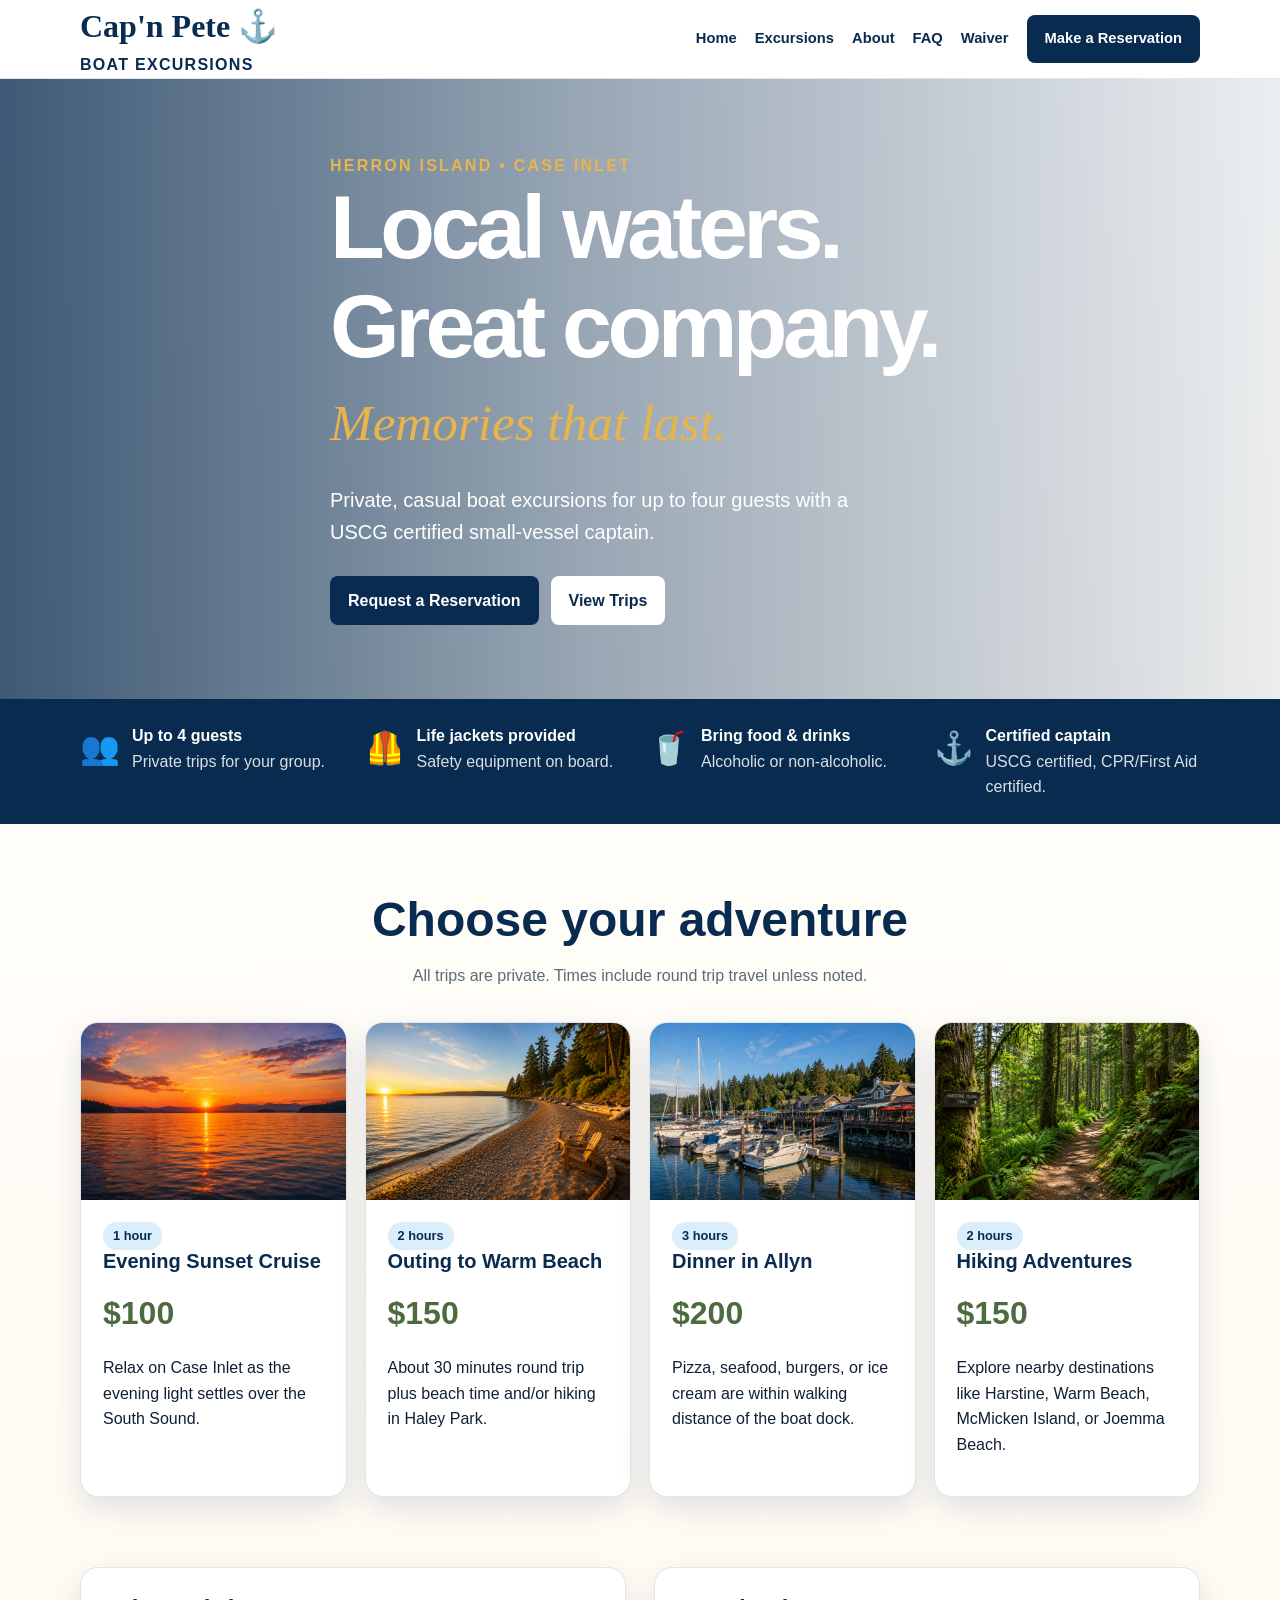
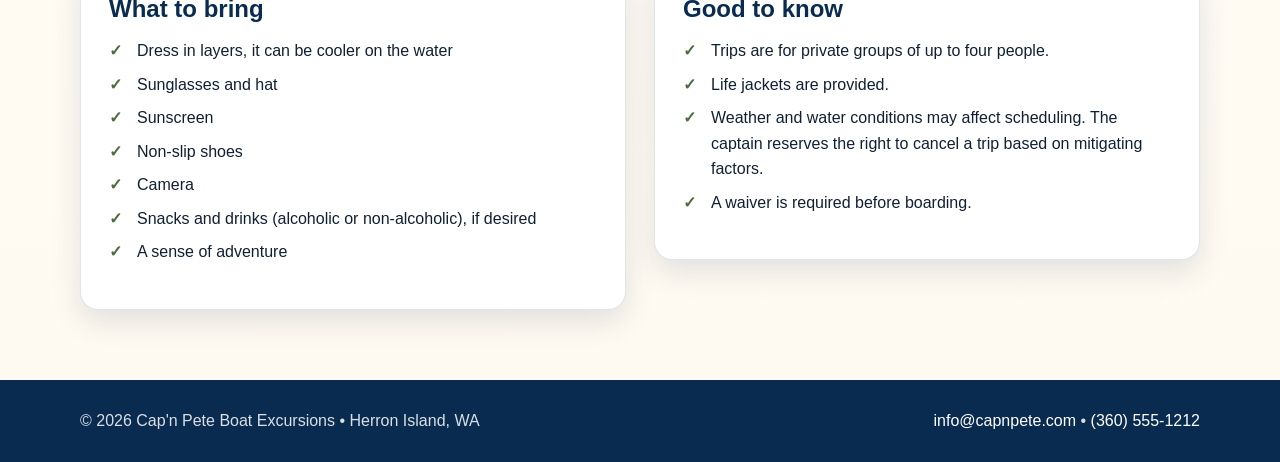
==== index.html @ d1544756 "Add files via upload" ====
<!doctype html>
<html lang="en">
<head>
  <meta charset="utf-8">
  <meta name="viewport" content="width=device-width, initial-scale=1">
  <title>Cap'n Pete Boat Excursions | Herron Island, Case Inlet</title>
  <meta name="description" content="Private boat excursions from Herron Island in Case Inlet, Puget Sound. Sunset cruises, Warm Beach outings, dinner in Allyn, and hiking adventures.">
  <link rel="stylesheet" href="styles.css">
  <link rel="icon" href="images/favicon.png">
</head>
<body>
<header class="site-header">
  <div class="container nav">
    <a class="logo" href="index.html"><span>Cap'n Pete ⚓</span>Boat Excursions</a>
    <nav class="nav-links" aria-label="Main navigation">
      <a href="index.html">Home</a><a href="excursions.html">Excursions</a><a href="about.html">About</a><a href="faq.html">FAQ</a><a href="waiver.html">Waiver</a><a href="contact.html" class="button">Make a Reservation</a>
    </nav>
  </div>
</header>
<main>
  <section class="hero">
    <div class="container hero-card">
      <div class="eyebrow">Herron Island • Case Inlet</div>
      <h1>Local waters. Great company.</h1>
      <div class="script">Memories that last.</div>
      <p>Private, casual boat excursions for up to four guests with a USCG certified small-vessel captain.</p>
      <div class="hero-actions"><a class="button" href="contact.html">Request a Reservation</a><a class="button light" href="excursions.html">View Trips</a></div>
    </div>
  </section>
  <section class="band">
    <div class="container feature-grid">
      <div class="feature"><div class="icon">👥</div><div><strong>Up to 4 guests</strong><p>Private trips for your group.</p></div></div>
      <div class="feature"><div class="icon">🦺</div><div><strong>Life jackets provided</strong><p>Safety equipment on board.</p></div></div>
      <div class="feature"><div class="icon">🥤</div><div><strong>Bring food & drinks</strong><p>Alcoholic or non-alcoholic.</p></div></div>
      <div class="feature"><div class="icon">⚓</div><div><strong>Certified captain</strong><p>USCG certified, CPR/First Aid certified.</p></div></div>
    </div>
  </section>
  <section class="section">
    <div class="container">
      <div class="section-title"><h2>Choose your adventure</h2><p>All trips are private. Times include round trip travel unless noted.</p></div>
      <div class="cards">
        <article class="card"><img src="images/sunset.png" alt="Sunset on the Puget Sound">
          <div class="card-body"><span class="badge">1 hour</span><h3>Evening Sunset Cruise</h3>
            <div class="price">$100</div><p>Relax on Case Inlet as the evening light settles over the South Sound.</p></div></article>
        <article class="card"><img src="images/warm-beach.png" alt="Warm Beach">
          <div class="card-body"><span class="badge">2 hours</span><h3>Outing to Warm Beach</h3>
            <div class="price">$150</div><p>About 30 minutes round trip plus beach time and/or hiking in Haley Park.</p></div></article>
        <article class="card"><img src="images/allyn.png" alt="Marina in Allyn">
          <div class="card-body"><span class="badge">3 hours</span><h3>Dinner in Allyn</h3>
            <div class="price">$200</div><p>Pizza, seafood, burgers, or ice cream are within walking distance of the boat dock.</p></div></article>
        <article class="card"><img src="images/hike.png" alt="Hiking trail on Harstine Island">
          <div class="card-body"><span class="badge">2 hours</span><h3>Hiking Adventures</h3>
            <div class="price">$150</div><p>Explore nearby destinations like Harstine, Warm Beach, McMicken Island, or Joemma Beach.</p></div></article>
      </div>
    </div>
  </section>
  <section class="section" style="padding-top:0">
    <div class="container two-col">
      <div class="panel"><h2>What to bring</h2>
        <ul class="check">
          <li>Dress in layers, it can be cooler on the water</li>
          <li>Sunglasses and hat</li><li>Sunscreen</li>
          <li>Non-slip shoes</li><li>Camera</li>
          <li>Snacks and drinks (alcoholic or non-alcoholic), if desired</li>
          <li>A sense of adventure</li></ul></div>
      <div class="panel"><h2>Good to know</h2>
        <ul class="check"><li>Trips are for private groups of up to four people.</li>
          <li>Life jackets are provided.</li>
          <li>Weather and water conditions may affect scheduling. The captain reserves the right to
            cancel a trip based on mitigating factors.
          </li>
          <li>A waiver is required before boarding.</li></ul></div>
    </div>
  </section>
</main>
<footer class="footer"><div class="container footer-inner"><div>© 2026 Cap'n Pete Boat Excursions • Herron Island, WA</div><div><a href="mailto:info@capnpete.com">info@capnpete.com</a> • <a href="tel:13605551212">(360) 555-1212</a></div></div></footer>
</body>
</html>
---- styles.css ----
:root {
  --navy: #082b4f;
  --blue: #145c8f;
  --sky: #dbeefb;
  --cream: #fffaf0;
  --sand: #f3eadc;
  --green: #4d6b3f;
  --gold: #e7b54b;
  --ink: #102033;
  --muted: #5d6b78;
  --white: #ffffff;
  --shadow: 0 12px 30px rgba(8, 43, 79, 0.12);
  --radius: 18px;
}

* { box-sizing: border-box; }
html { scroll-behavior: smooth; }
body {
  margin: 0;
  font-family: Arial, Helvetica, sans-serif;
  color: var(--ink);
  background: linear-gradient(180deg, #fff 0%, var(--cream) 100%);
  line-height: 1.6;
}
img { max-width: 100%; display: block; }
a { color: var(--blue); text-decoration: none; }
a:hover { text-decoration: underline; }
.container { width: min(1120px, calc(100% - 32px)); margin: 0 auto; }

.site-header {
  position: sticky;
  top: 0;
  z-index: 10;
  background: rgba(255,255,255,.95);
  backdrop-filter: blur(10px);
  border-bottom: 1px solid rgba(8,43,79,.12);
}
.nav {
  min-height: 78px;
  display: flex;
  justify-content: space-between;
  align-items: center;
  gap: 24px;
}
.logo { color: var(--navy); font-weight: 800; letter-spacing: .08em; text-transform: uppercase; }
.logo span { display: block; font-family: Georgia, serif; font-size: 2rem; letter-spacing: 0; text-transform: none; }
.nav-links { display: flex; gap: 18px; align-items: center; flex-wrap: wrap; justify-content: flex-end; }
.nav-links a { color: var(--navy); font-weight: 700; font-size: .92rem; }
.button, button {
  display: inline-block;
  background: var(--navy);
  color: var(--white) !important;
  border: 0;
  padding: 12px 18px;
  border-radius: 8px;
  font-weight: 800;
  cursor: pointer;
  text-decoration: none !important;
}
.button.secondary { background: var(--green); }
.button.light { background: var(--white); color: var(--navy) !important; }

.hero {
  min-height: 620px;
  display: flex;
  align-items: center;
  background-image: linear-gradient(90deg, rgba(8,43,79,.78) 0%, rgba(8,43,79,.42) 45%, rgba(8,43,79,.08) 100%), url('images/hero-boat.png');
  background-size: cover;
  background-position: center;
  color: white;
}
.hero-card { max-width: 620px; padding: 72px 0; }
.eyebrow { color: var(--gold); text-transform: uppercase; font-weight: 900; letter-spacing: .14em; }
h1, h2, h3 { line-height: 1.1; color: var(--navy); margin: 0 0 16px; }
.hero h1 { color: white; font-size: clamp(3rem, 7vw, 6.4rem); letter-spacing: -0.05em; }
.hero .script { color: var(--gold); font-family: Georgia, serif; font-style: italic; font-size: clamp(2rem, 4vw, 3.2rem); margin-top: -10px; }
.hero p { font-size: 1.25rem; max-width: 520px; }
.hero-actions { display: flex; gap: 12px; flex-wrap: wrap; margin-top: 28px; }

.band { background: var(--navy); color: white; padding: 24px 0; }
.feature-grid { display: grid; grid-template-columns: repeat(4, 1fr); gap: 18px; }
.feature { display: flex; gap: 12px; align-items: flex-start; }
.icon { font-size: 2rem; }
.feature strong { display: block; }
.feature p { margin: 0; color: rgba(255,255,255,.85); }

.section { padding: 70px 0; }
.section-title { text-align: center; margin-bottom: 34px; }
.section-title h2 { font-size: clamp(2rem, 4vw, 3rem); }
.section-title p { color: var(--muted); margin: 0 auto; max-width: 720px; }

.cards { display: grid; grid-template-columns: repeat(4, 1fr); gap: 18px; }
.card {
  background: white;
  border: 1px solid rgba(8,43,79,.12);
  border-radius: var(--radius);
  box-shadow: var(--shadow);
  overflow: hidden;
}
.card-body { padding: 22px; }
.card h3 { font-size: 1.25rem; }
.price { font-size: 2rem; font-weight: 900; color: var(--green); margin: 6px 0; }
.small { color: var(--muted); font-size: .95rem; }
.badge { display: inline-block; padding: 4px 10px; border-radius: 999px; background: var(--sky); color: var(--navy); font-weight: 800; font-size: .8rem; }

.two-col { display: grid; grid-template-columns: 1fr 1fr; gap: 28px; align-items: start; }
.panel { background: white; border: 1px solid rgba(8,43,79,.12); border-radius: var(--radius); padding: 28px; box-shadow: var(--shadow); }
ul.check { padding: 0; list-style: none; }
ul.check li { margin: 8px 0; padding-left: 28px; position: relative; }
ul.check li::before { content: '✓'; position: absolute; left: 0; color: var(--green); font-weight: 900; }

.page-hero { background: linear-gradient(135deg, var(--navy), var(--blue)); color: white; padding: 82px 0; }
.page-hero h1 { color: white; font-size: clamp(2.5rem, 5vw, 4rem); }
.page-hero p { max-width: 760px; font-size: 1.2rem; }

.excursion-detail { display: grid; grid-template-columns: 280px 1fr; gap: 28px; padding: 28px 0; border-bottom: 1px solid rgba(8,43,79,.15); }
.excursion-detail:last-child { border-bottom: 0; }
.meta { background: var(--sand); border-radius: var(--radius); padding: 20px; }
.meta strong { display: block; color: var(--navy); }

form { display: grid; gap: 14px; }
label { font-weight: 800; color: var(--navy); }
input, textarea, select {
  width: 100%; padding: 12px; border-radius: 8px; border: 1px solid rgba(8,43,79,.25); font: inherit;
}
textarea { min-height: 130px; }
.notice { background: var(--sky); border-left: 6px solid var(--blue); padding: 16px; border-radius: 10px; }
.waiver-box { background: #fff; border: 2px solid var(--navy); padding: 28px; border-radius: 12px; }
.signature-grid { display: grid; grid-template-columns: repeat(2, 1fr); gap: 18px; margin-top: 24px; }
.signature-line { border-bottom: 1px solid var(--ink); height: 40px; }

.footer { background: var(--navy); color: rgba(255,255,255,.85); padding: 28px 0; }
.footer a { color: white; }
.footer-inner { display: flex; justify-content: space-between; gap: 18px; flex-wrap: wrap; }

@media (max-width: 900px) {
  .feature-grid, .cards, .two-col { grid-template-columns: 1fr 1fr; }
  .excursion-detail { grid-template-columns: 1fr; }
  .hero { min-height: 560px; background-position: center; }
}
@media (max-width: 640px) {
  .nav { align-items: flex-start; flex-direction: column; padding: 16px 0; }
  .nav-links { justify-content: flex-start; gap: 12px; }
  .feature-grid, .cards, .two-col, .signature-grid { grid-template-columns: 1fr; }
  .hero h1 { font-size: 3.3rem; }
  .hero { min-height: 540px; }
}

@media print {
  .site-header, .footer, .no-print { display: none !important; }
  body { background: white; color: black; }
  .waiver-box { border: 1px solid black; box-shadow: none; }
}
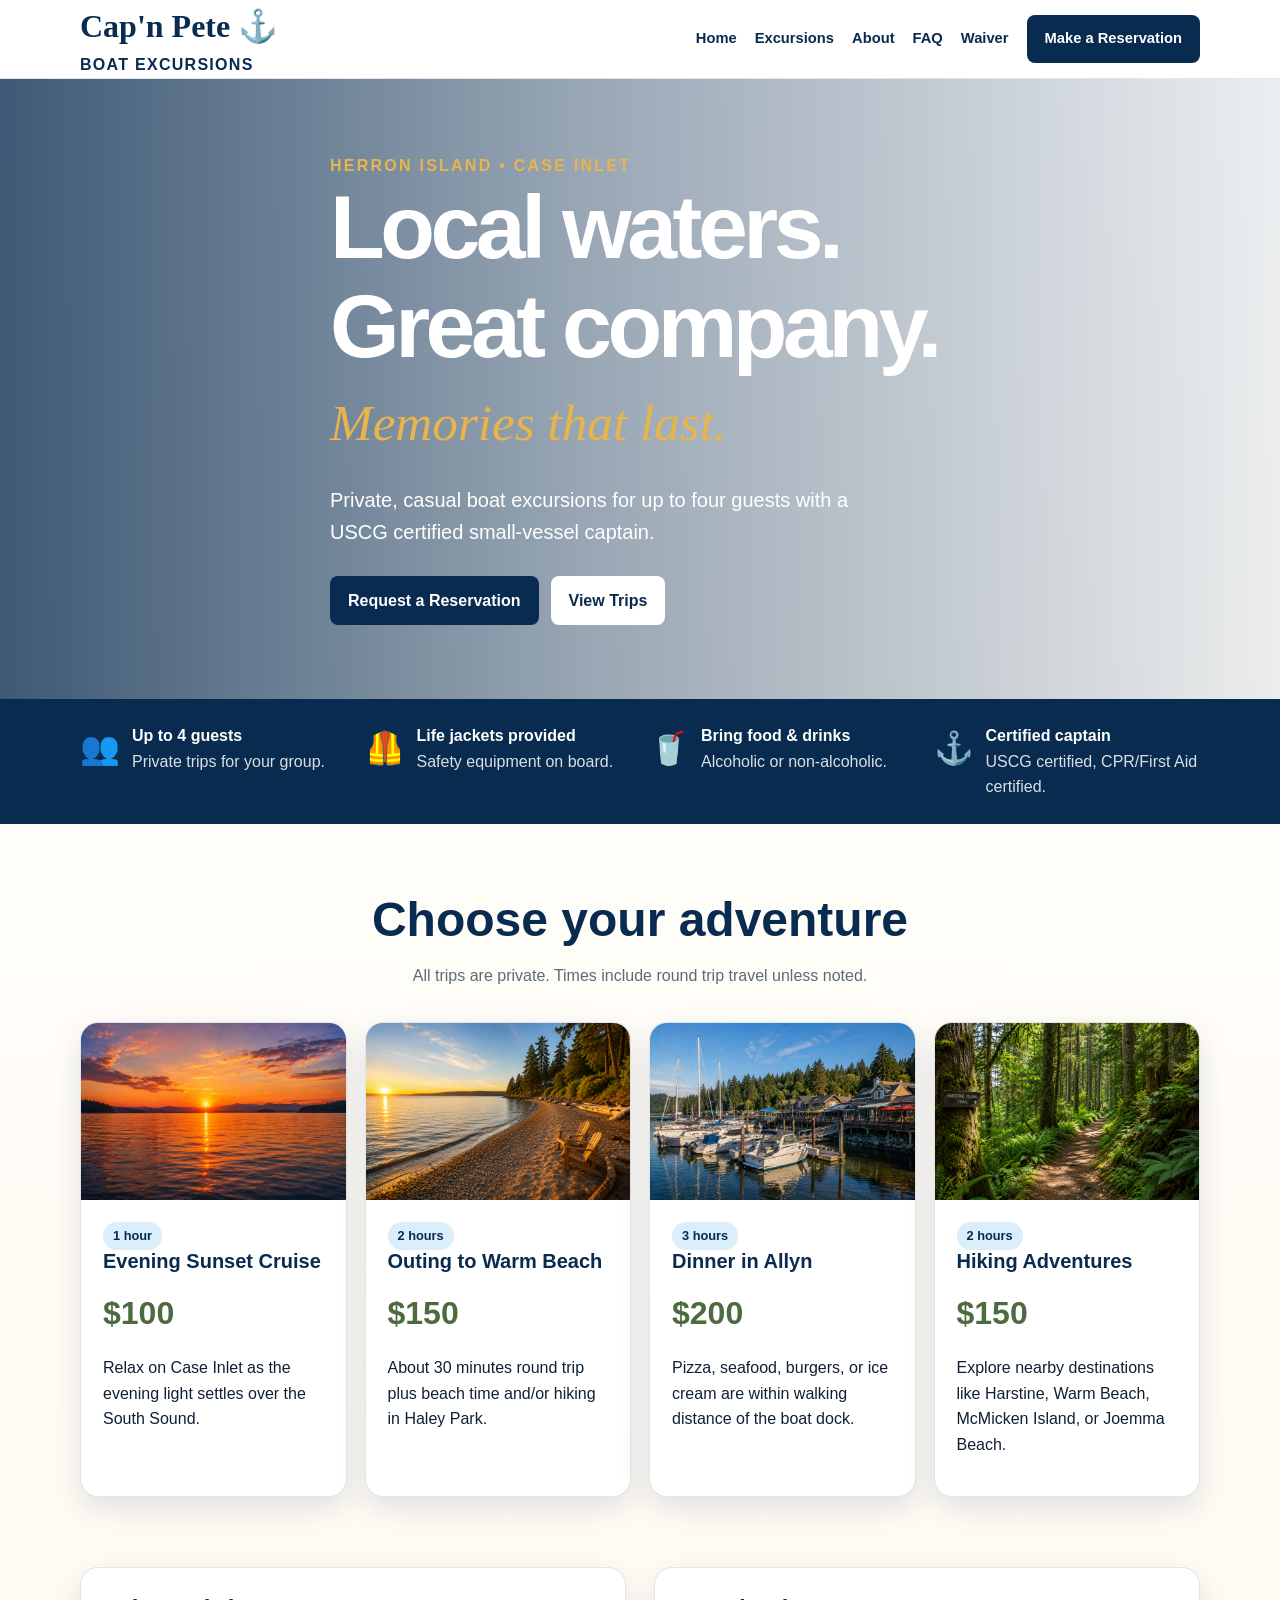
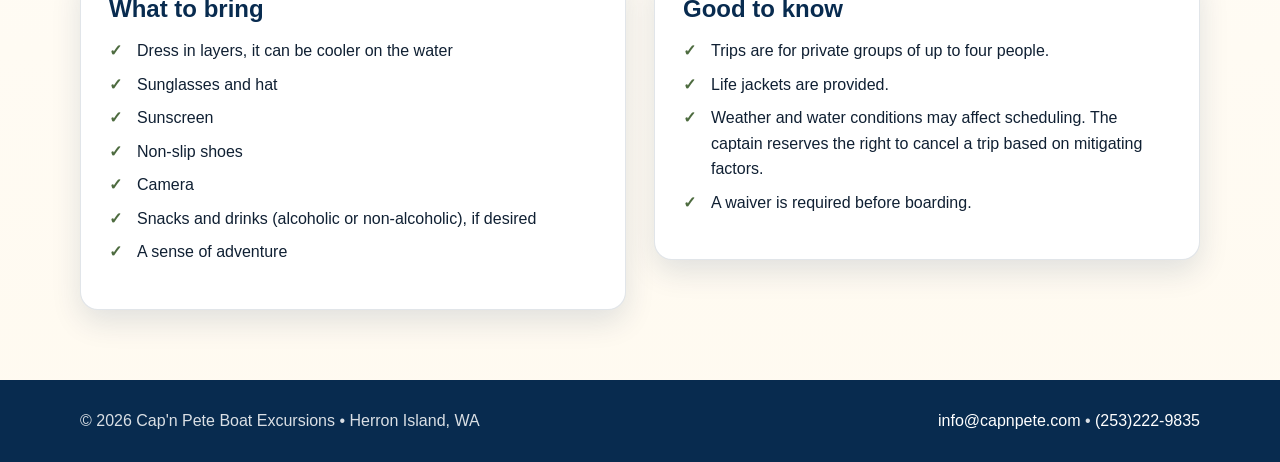
==== commit 701d1c4f: "Update phone and form" ====
--- a/index.html
+++ b/index.html
@@ -73,6 +73,6 @@
     </div>
   </section>
 </main>
-<footer class="footer"><div class="container footer-inner"><div>© 2026 Cap'n Pete Boat Excursions • Herron Island, WA</div><div><a href="mailto:info@capnpete.com">info@capnpete.com</a> • <a href="tel:13605551212">(360) 555-1212</a></div></div></footer>
+<footer class="footer"><div class="container footer-inner"><div>© 2026 Cap'n Pete Boat Excursions • Herron Island, WA</div><div><a href="mailto:info@capnpete.com">info@capnpete.com</a> • <a href="tel:12532229835">(253)222-9835</a></div></div></footer>
 </body>
 </html>
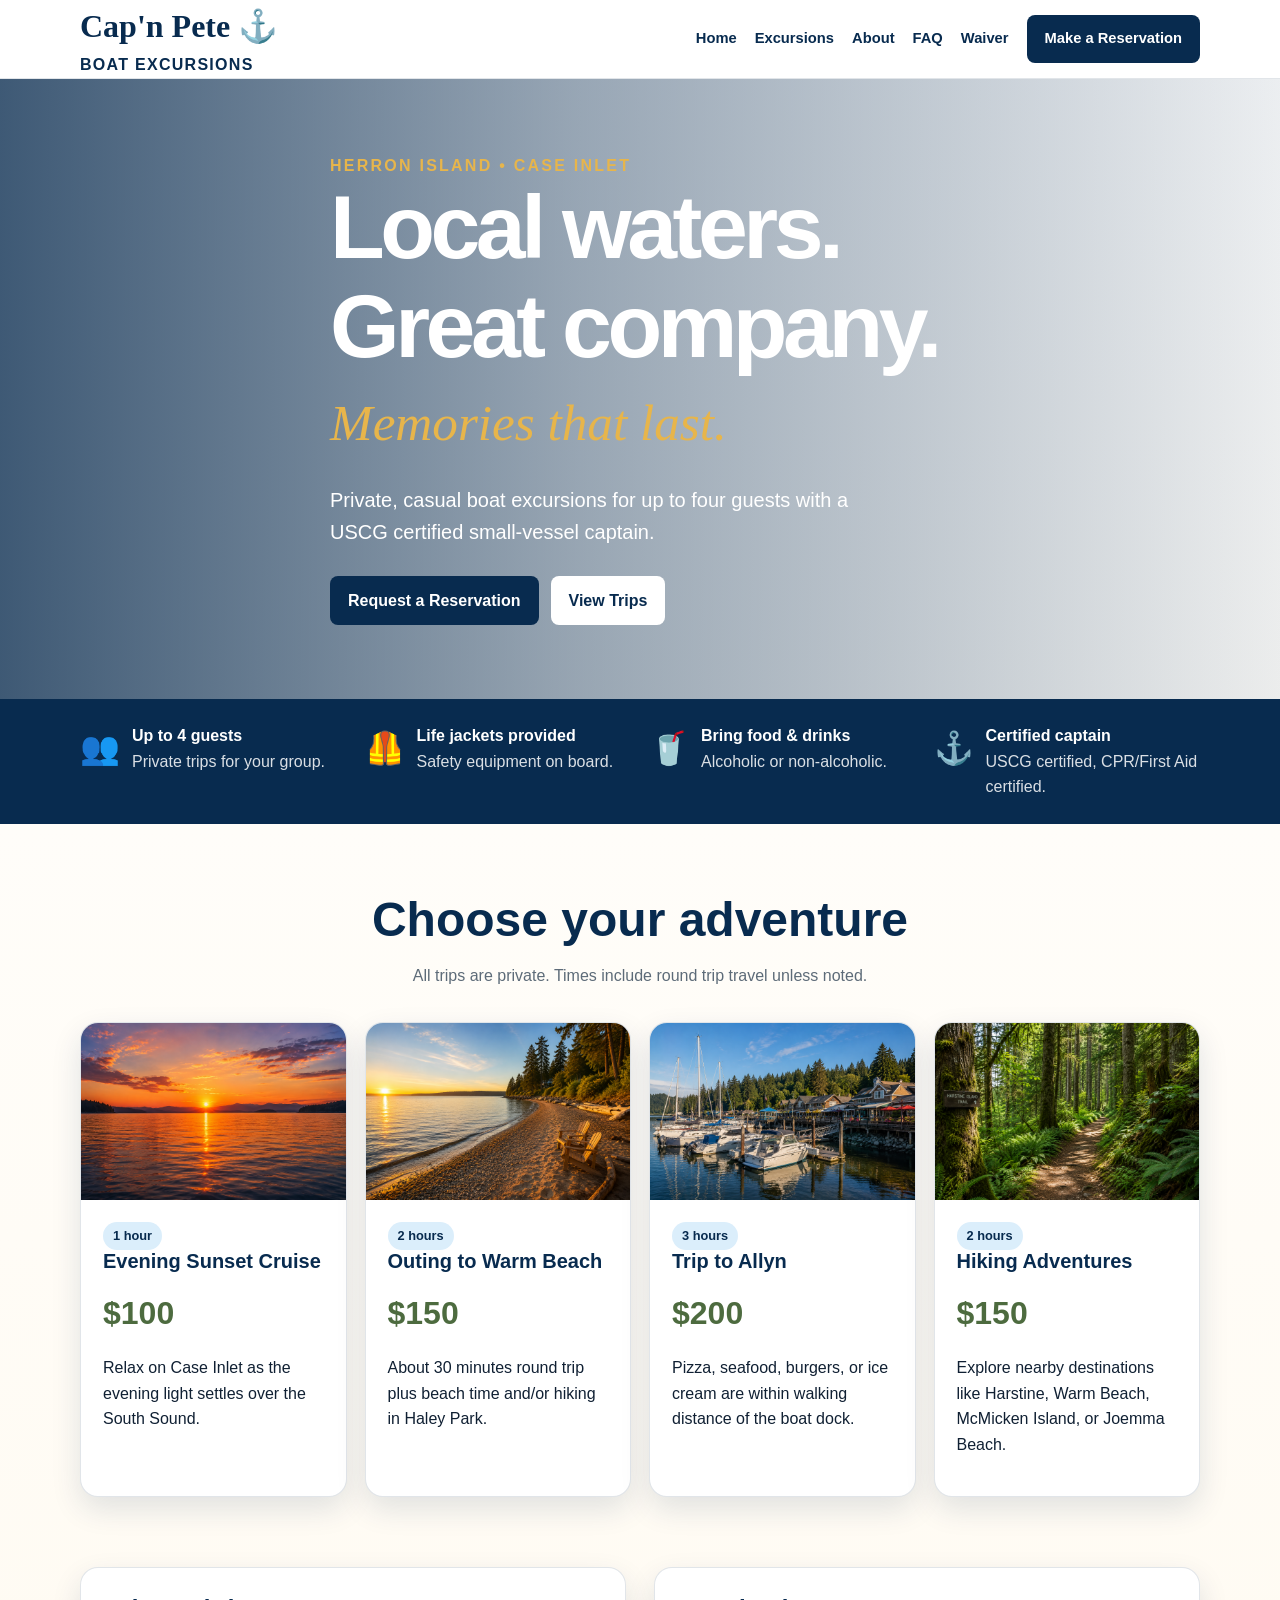
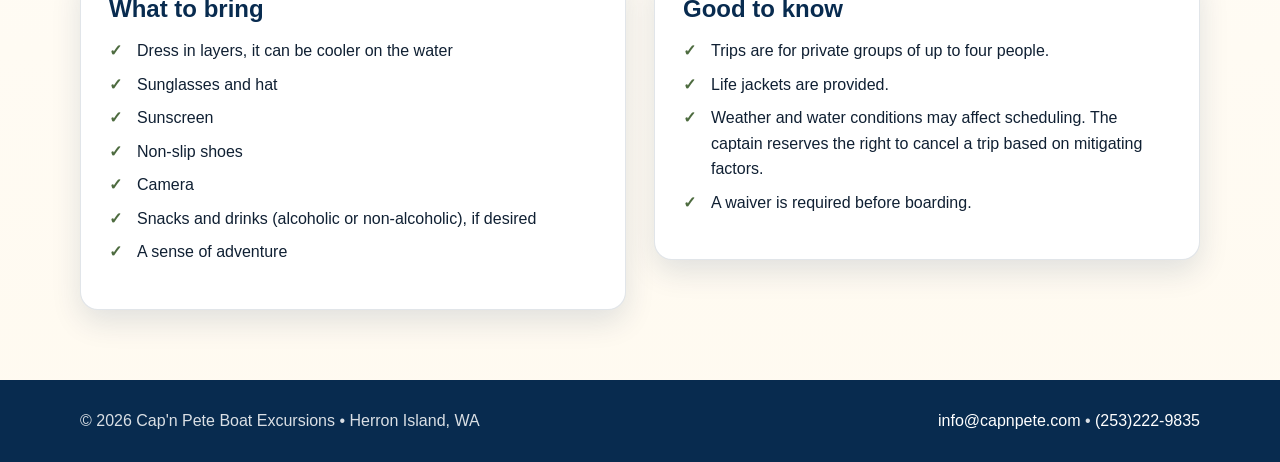
==== commit 914cddc8: "Add files via upload" ====
--- a/index.html
+++ b/index.html
@@ -46,7 +46,7 @@
           <div class="card-body"><span class="badge">2 hours</span><h3>Outing to Warm Beach</h3>
             <div class="price">$150</div><p>About 30 minutes round trip plus beach time and/or hiking in Haley Park.</p></div></article>
         <article class="card"><img src="images/allyn.png" alt="Marina in Allyn">
-          <div class="card-body"><span class="badge">3 hours</span><h3>Dinner in Allyn</h3>
+          <div class="card-body"><span class="badge">3 hours</span><h3>Trip to Allyn</h3>
             <div class="price">$200</div><p>Pizza, seafood, burgers, or ice cream are within walking distance of the boat dock.</p></div></article>
         <article class="card"><img src="images/hike.png" alt="Hiking trail on Harstine Island">
           <div class="card-body"><span class="badge">2 hours</span><h3>Hiking Adventures</h3>
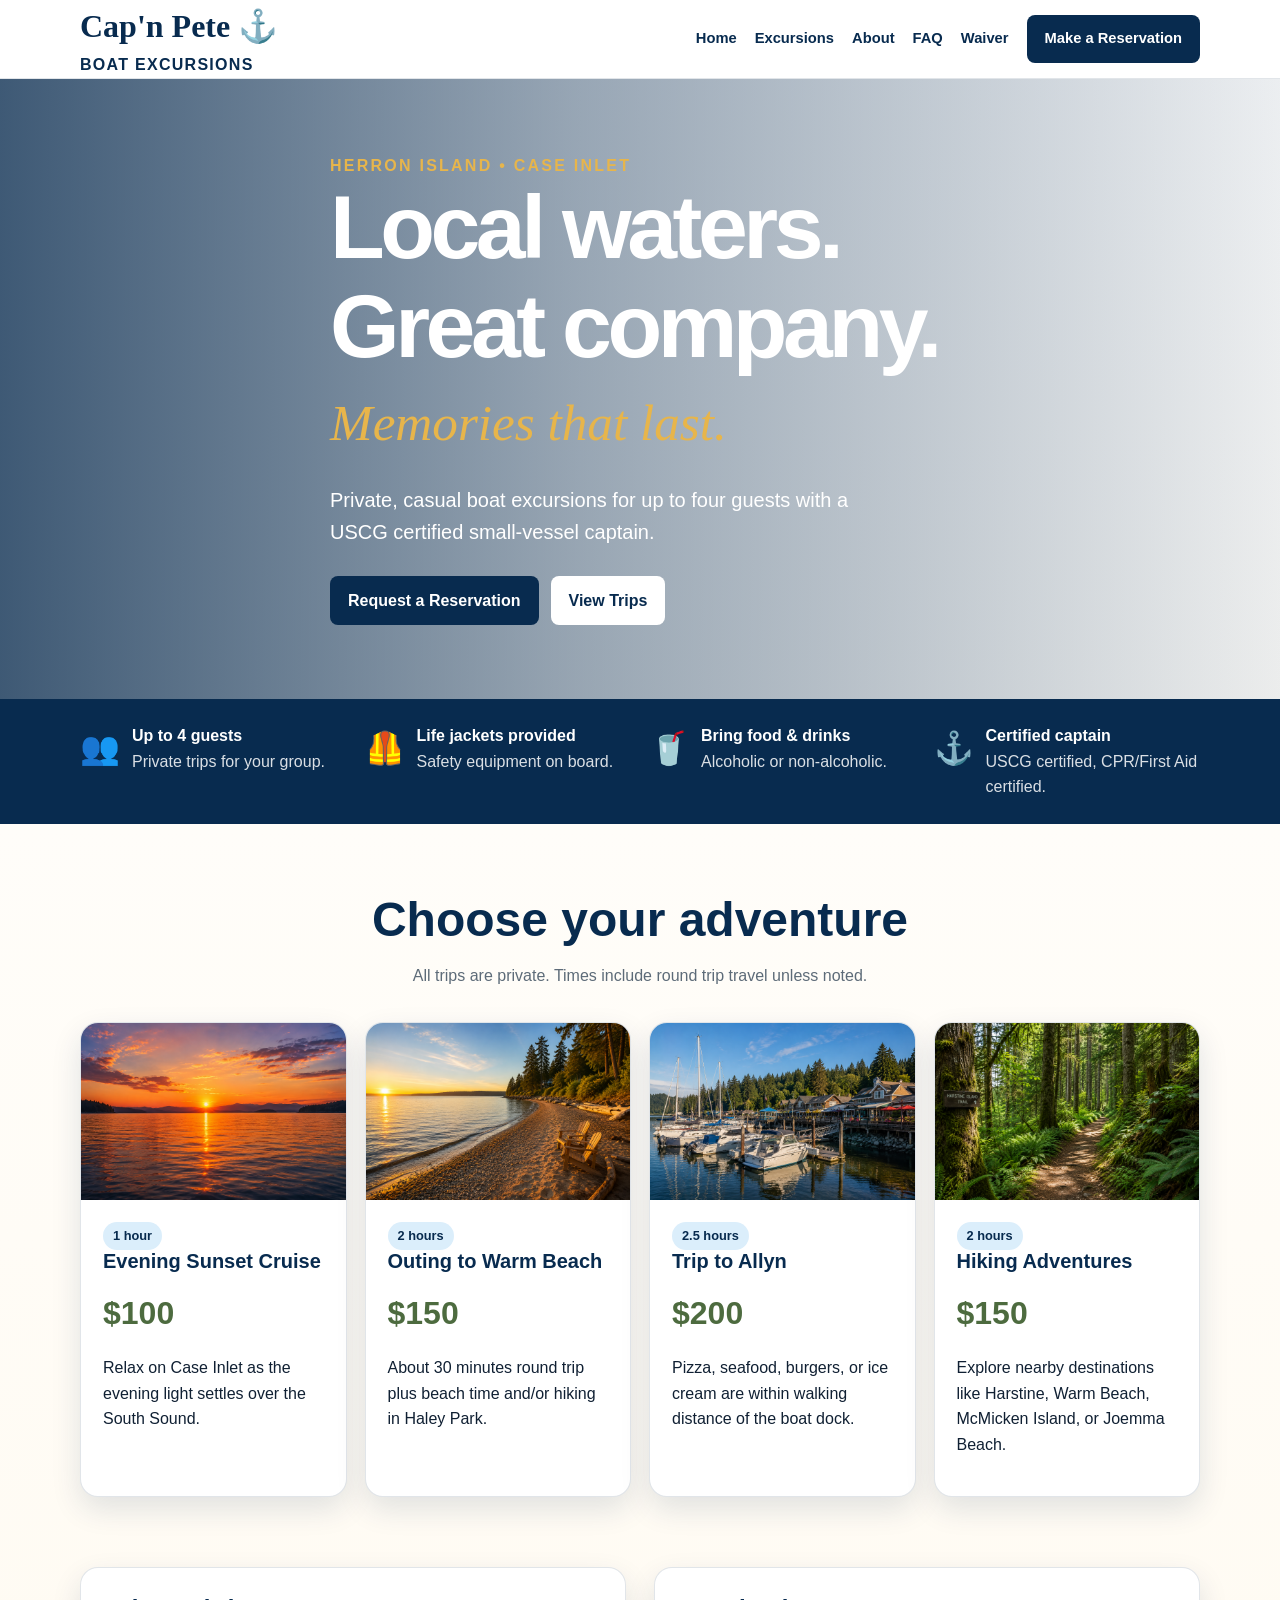
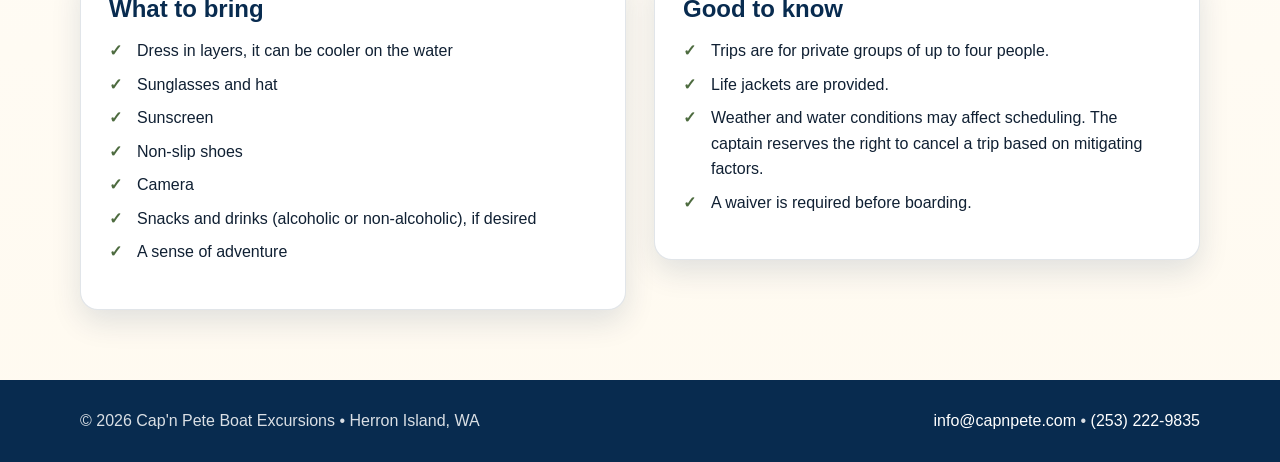
==== commit d82f6041: "Add files via upload" ====
--- a/index.html
+++ b/index.html
@@ -46,7 +46,7 @@
           <div class="card-body"><span class="badge">2 hours</span><h3>Outing to Warm Beach</h3>
             <div class="price">$150</div><p>About 30 minutes round trip plus beach time and/or hiking in Haley Park.</p></div></article>
         <article class="card"><img src="images/allyn.png" alt="Marina in Allyn">
-          <div class="card-body"><span class="badge">3 hours</span><h3>Trip to Allyn</h3>
+          <div class="card-body"><span class="badge">2.5 hours</span><h3>Trip to Allyn</h3>
             <div class="price">$200</div><p>Pizza, seafood, burgers, or ice cream are within walking distance of the boat dock.</p></div></article>
         <article class="card"><img src="images/hike.png" alt="Hiking trail on Harstine Island">
           <div class="card-body"><span class="badge">2 hours</span><h3>Hiking Adventures</h3>
@@ -73,6 +73,6 @@
     </div>
   </section>
 </main>
-<footer class="footer"><div class="container footer-inner"><div>© 2026 Cap'n Pete Boat Excursions • Herron Island, WA</div><div><a href="mailto:info@capnpete.com">info@capnpete.com</a> • <a href="tel:12532229835">(253)222-9835</a></div></div></footer>
+<footer class="footer"><div class="container footer-inner"><div>© 2026 Cap'n Pete Boat Excursions • Herron Island, WA</div><div><a href="mailto:info@capnpete.com">info@capnpete.com</a> • <a href="tel:12532229835">(253) 222-9835</a></div></div></footer>
 </body>
 </html>
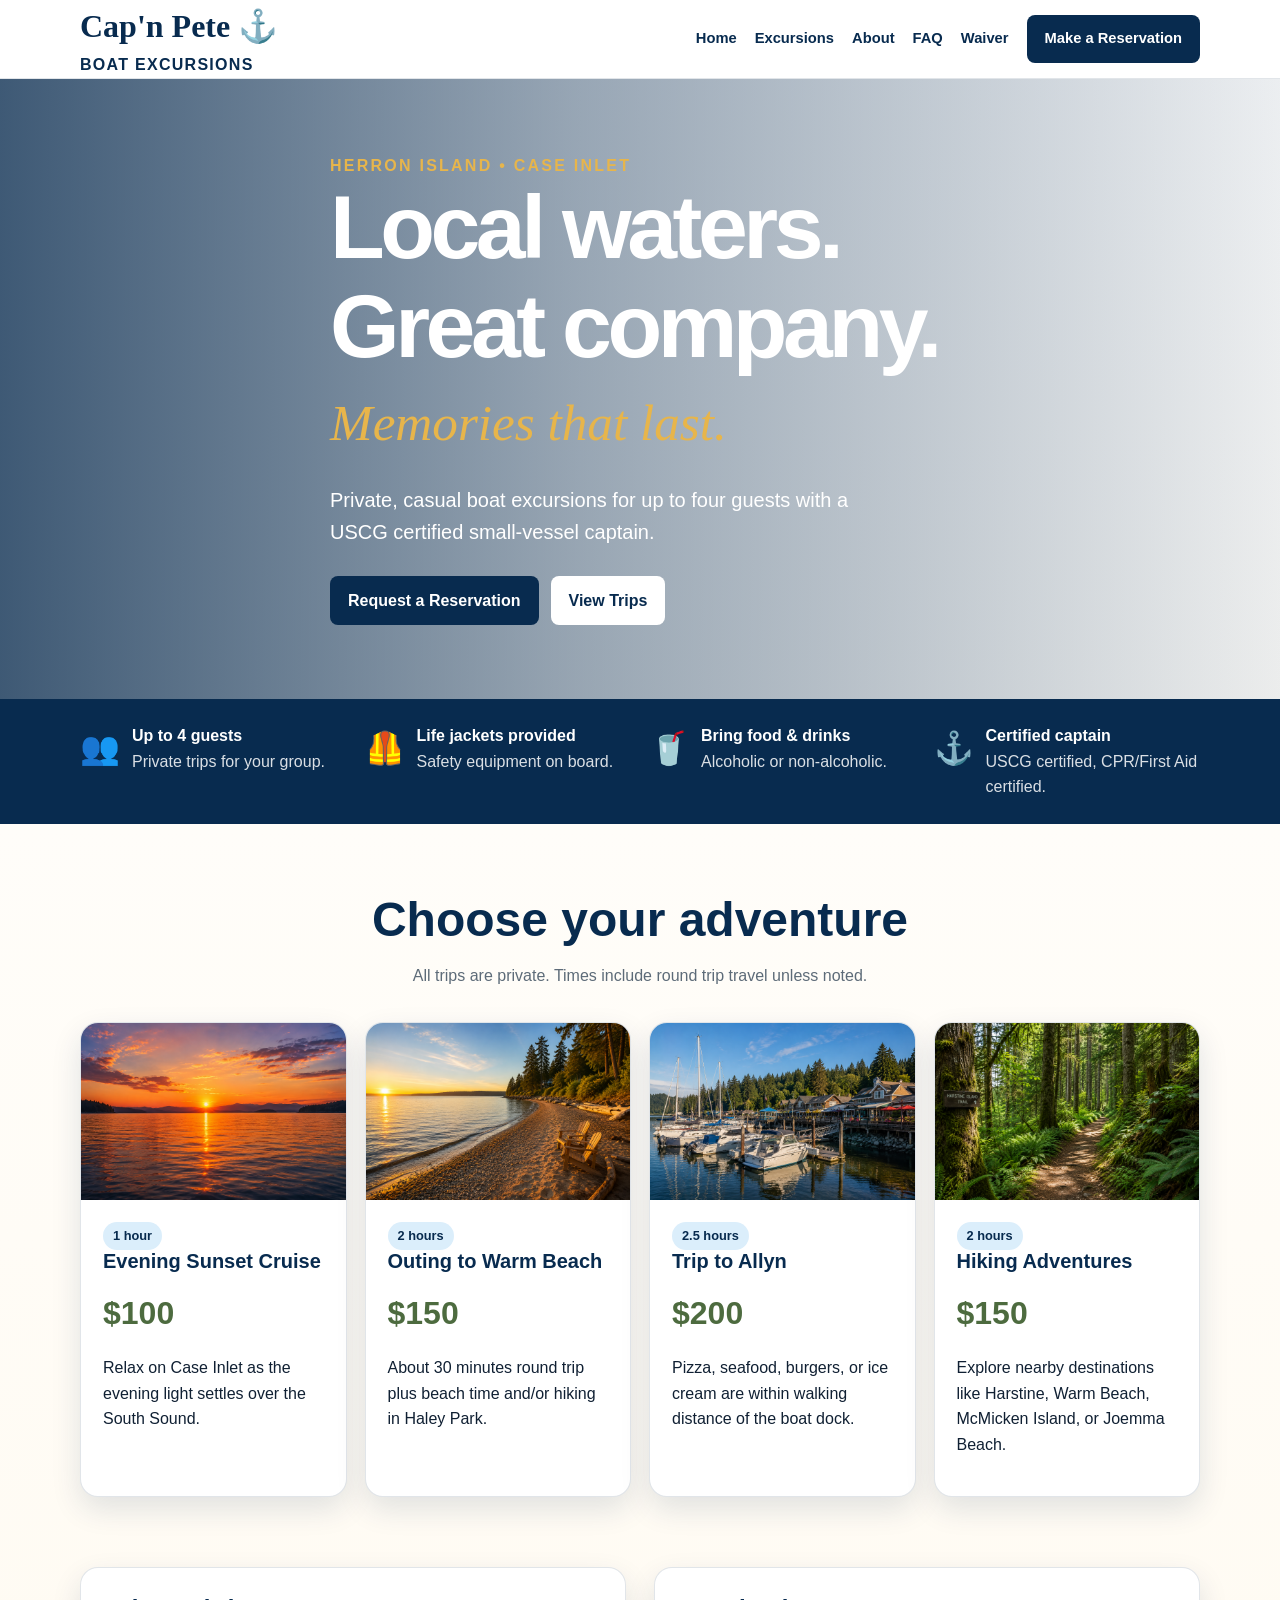
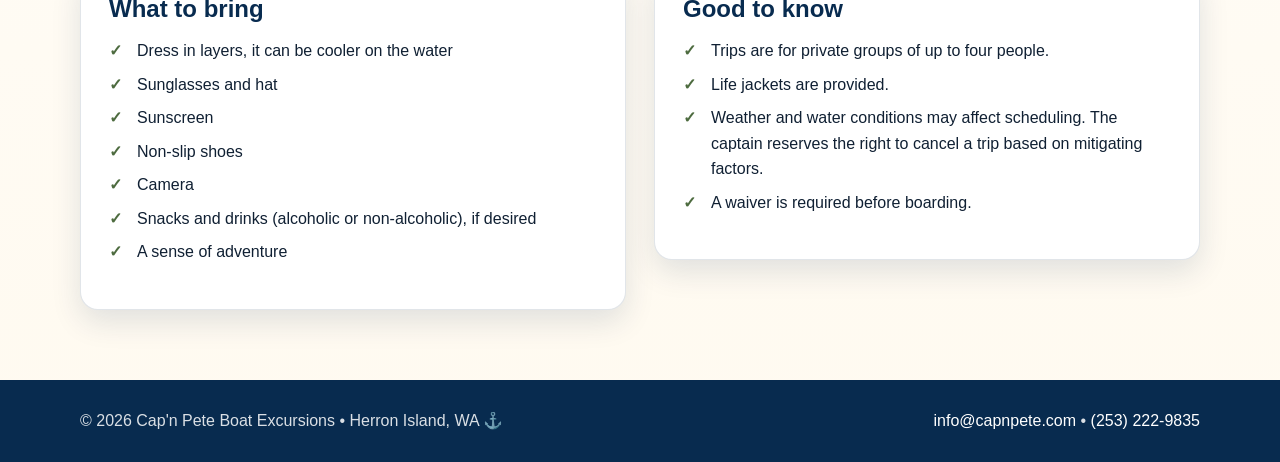
==== commit ff06560e: "Add files via upload" ====
--- a/index.html
+++ b/index.html
@@ -73,6 +73,6 @@
     </div>
   </section>
 </main>
-<footer class="footer"><div class="container footer-inner"><div>© 2026 Cap'n Pete Boat Excursions • Herron Island, WA</div><div><a href="mailto:info@capnpete.com">info@capnpete.com</a> • <a href="tel:12532229835">(253) 222-9835</a></div></div></footer>
+<footer class="footer"><div class="container footer-inner"><div>© 2026 Cap'n Pete Boat Excursions • Herron Island, WA <a class="plainlink" href="admin.html">⚓</a></div><div><a href="mailto:info@capnpete.com">info@capnpete.com</a> • <a href="tel:12532229835">(253) 222-9835</a></div></div></footer>
 </body>
 </html>
--- a/styles.css
+++ b/styles.css
@@ -27,6 +27,16 @@
 a:hover { text-decoration: underline; }
 .container { width: min(1120px, calc(100% - 32px)); margin: 0 auto; }
 
+.plainlink,
+.plainlink:link,
+.plainlink:visited,
+.plainlink:hover,
+.plainlink:active,
+.plainlink:focus {
+    color: inherit;
+    text-decoration: none;
+    cursor: default;
+}
 .site-header {
   position: sticky;
   top: 0;
